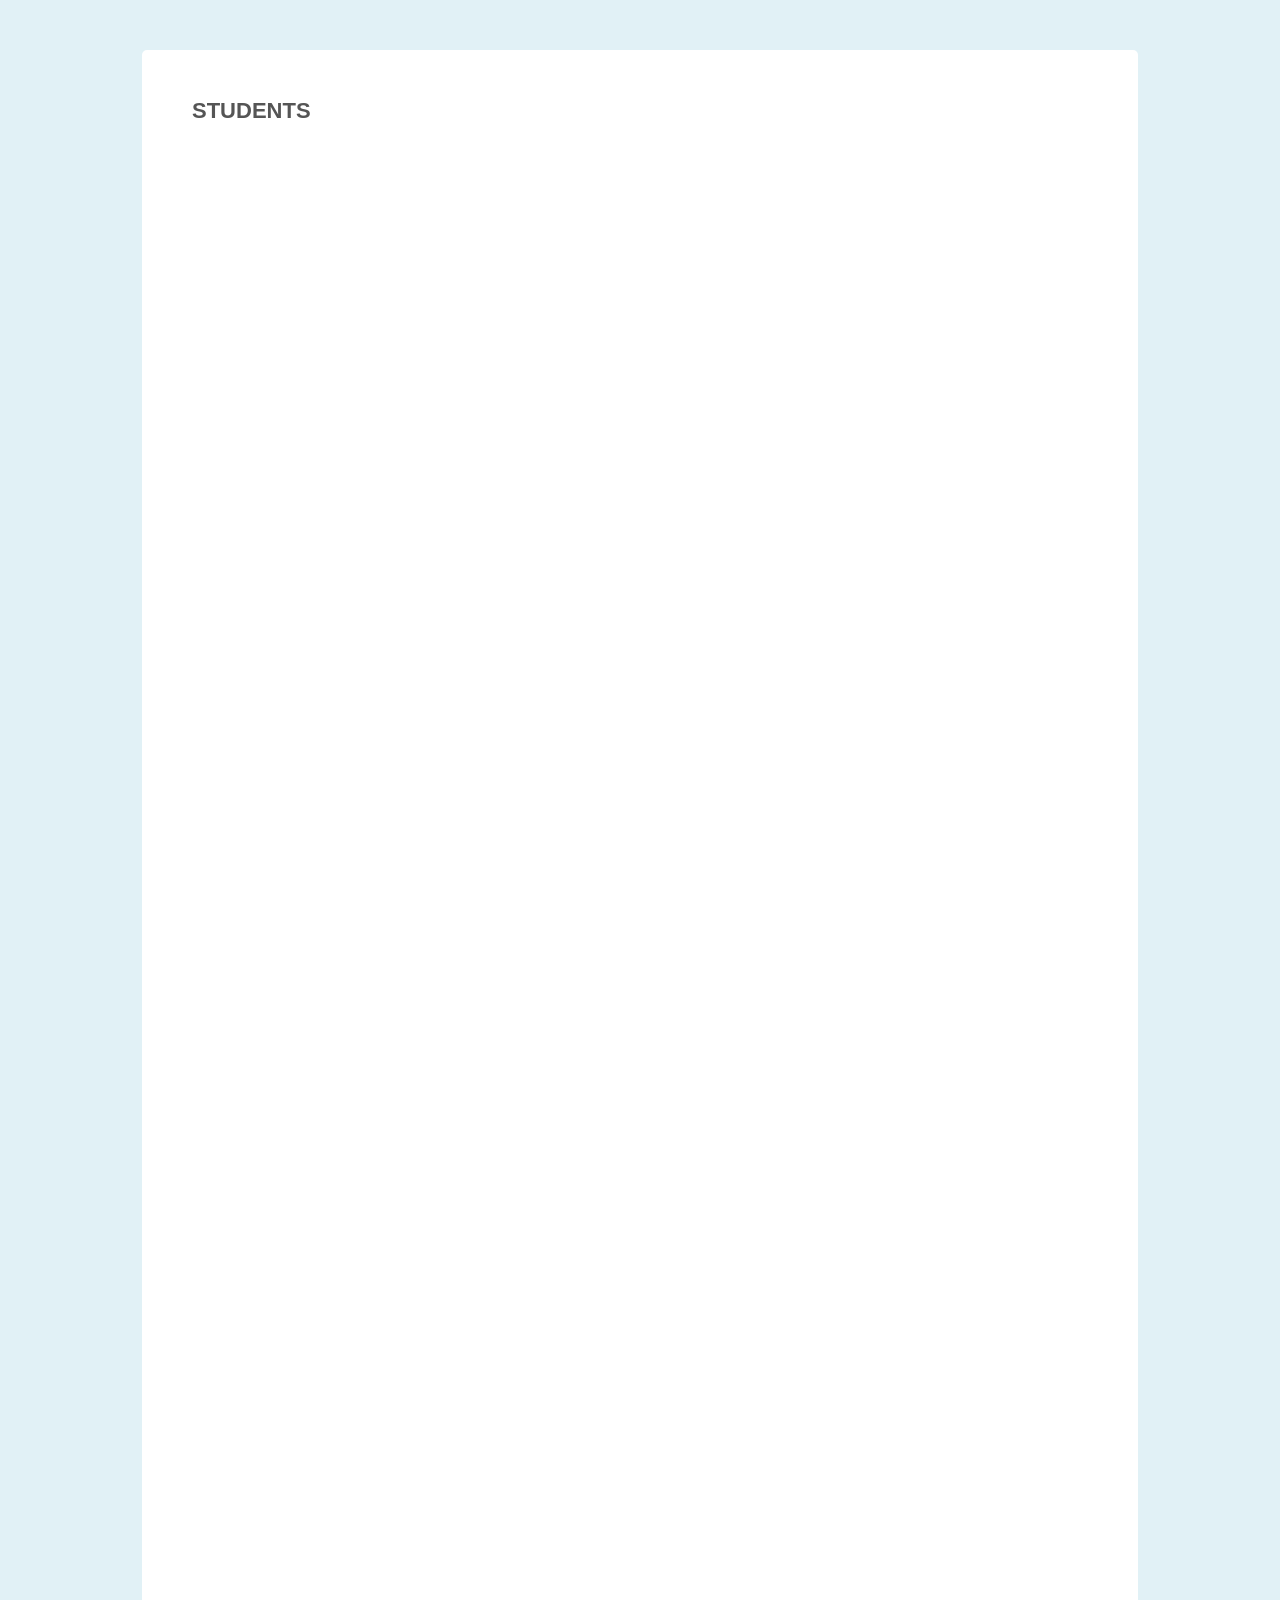
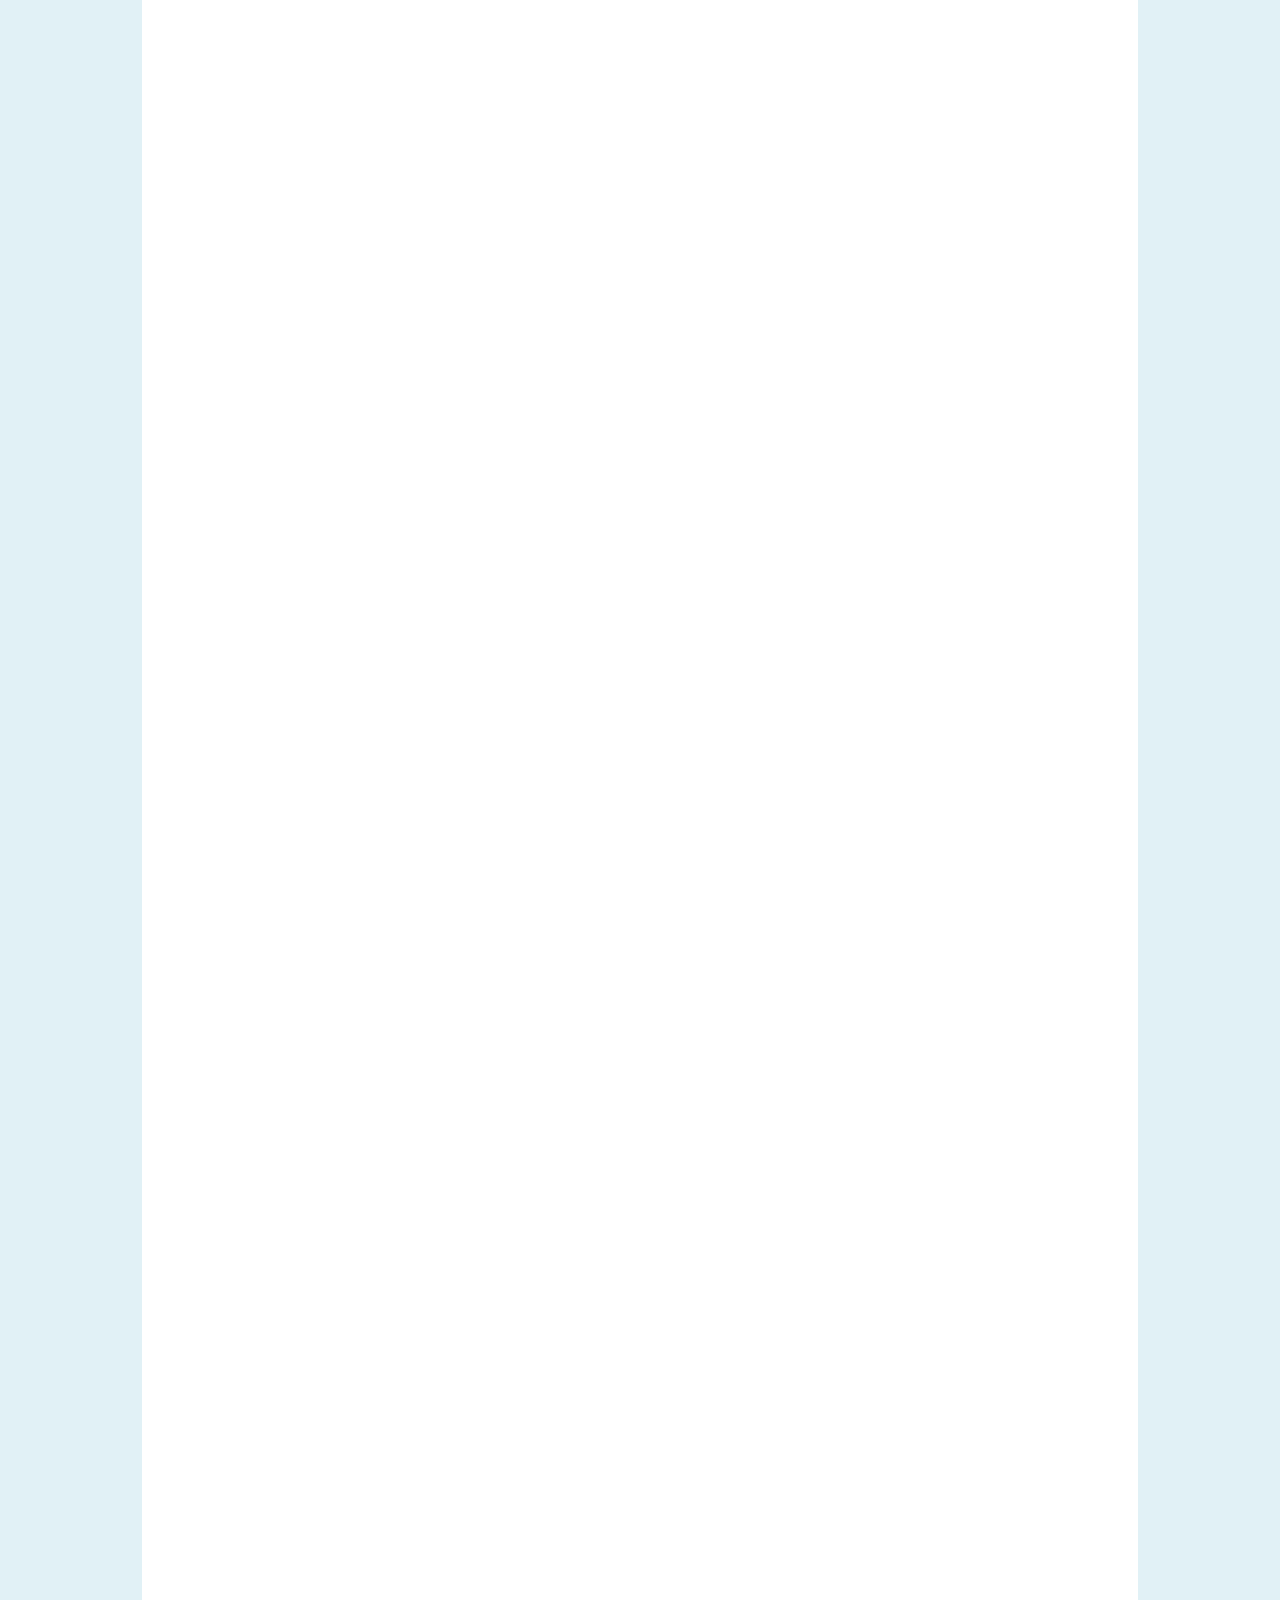
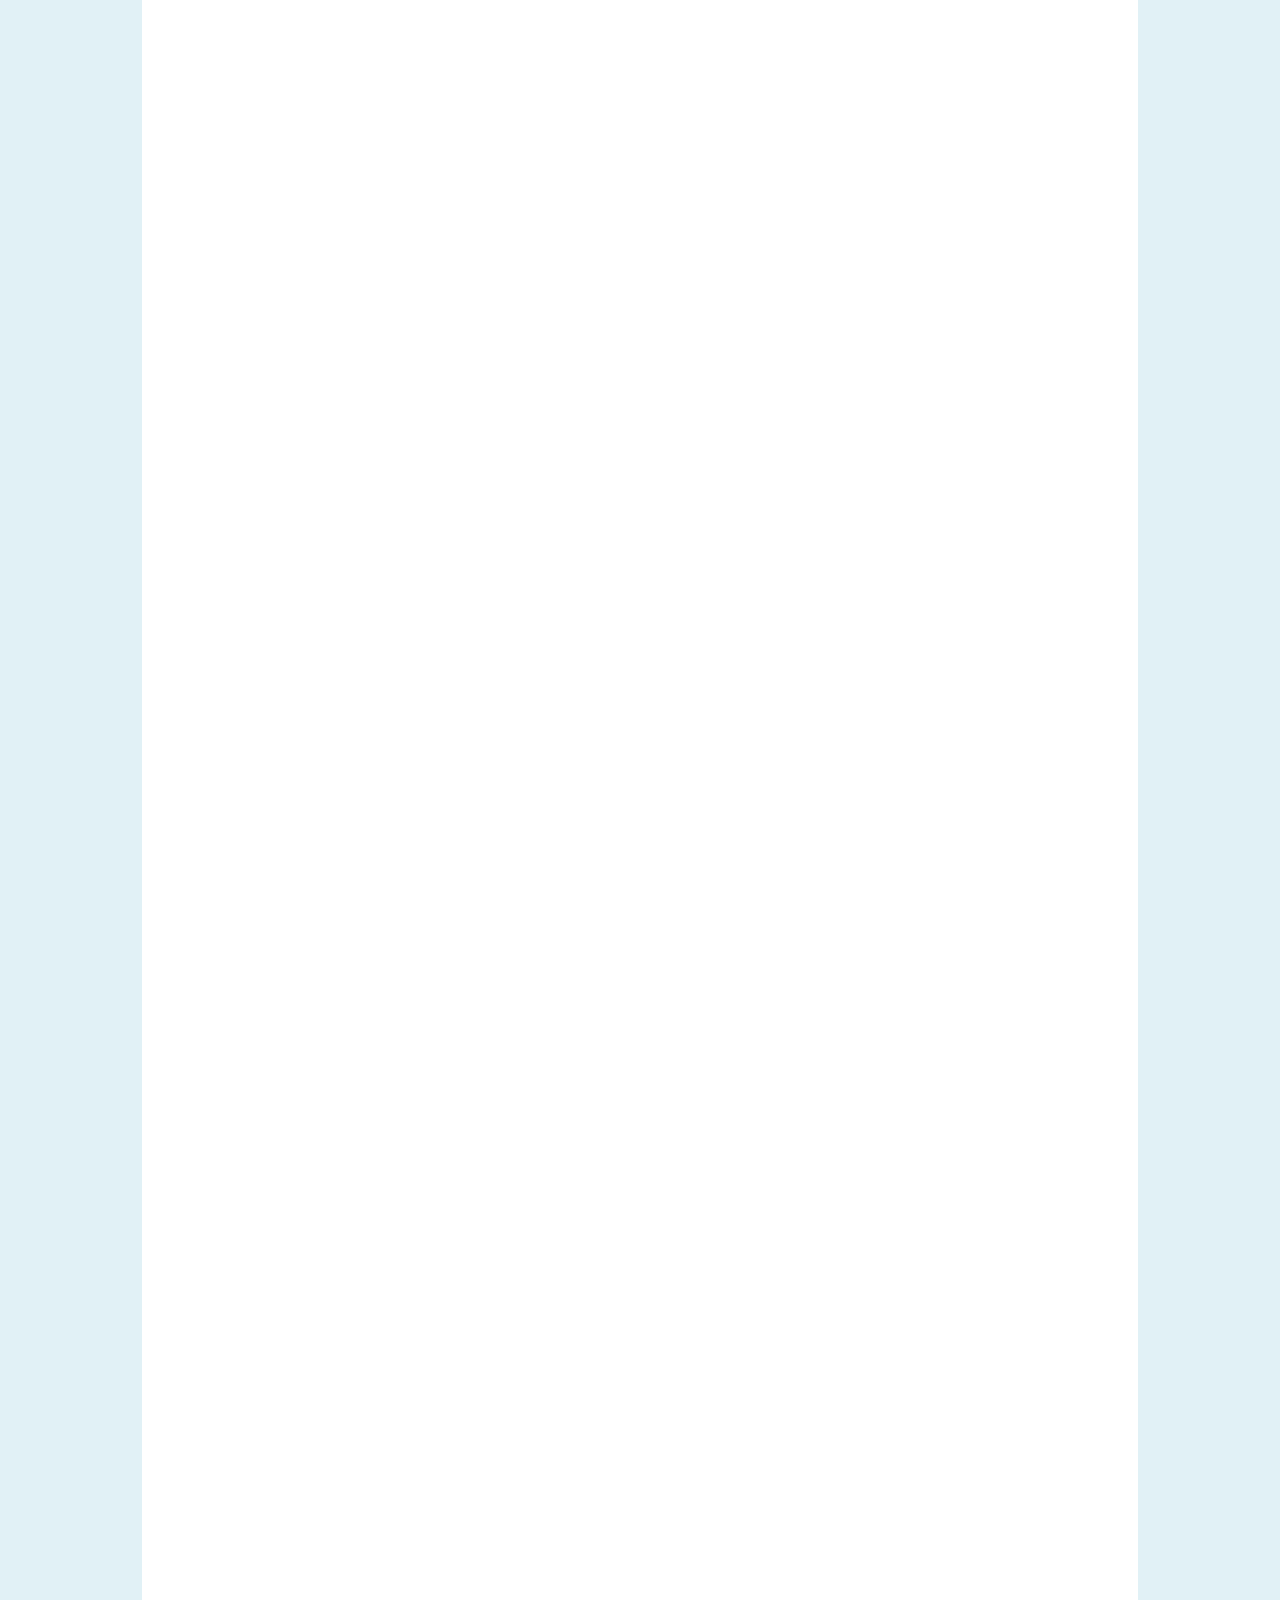
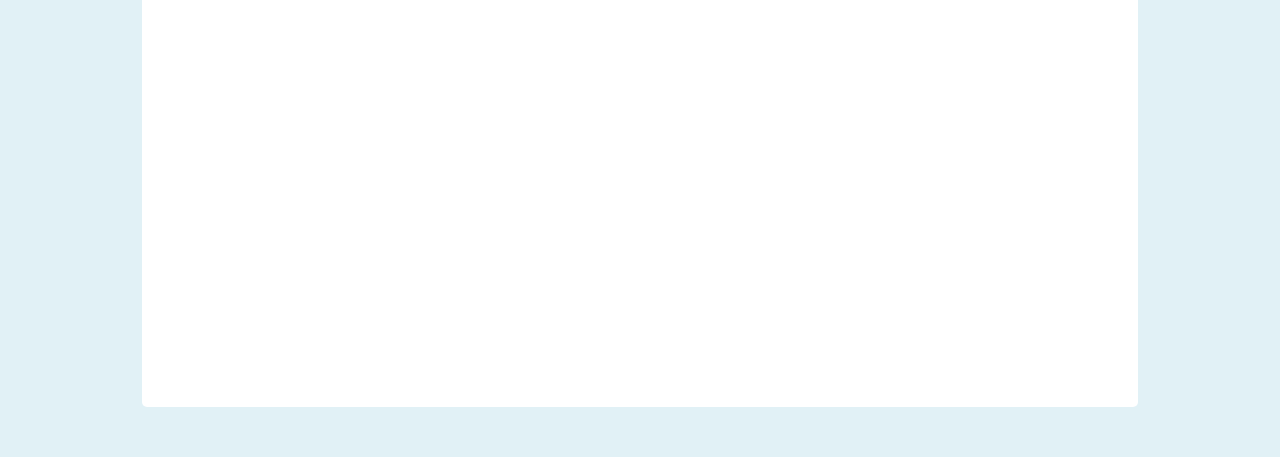
==== samples/64contacts.html @ c32a39bc "First Upload" ====
<!doctype html>
<html lang="en">
  <head>
    <meta charset="utf-8"/>
    <meta name="viewport" content="width=device-width, initial-scale=1.0"/>
    <title>Students</title>
    <link rel="stylesheet" href="../css/reset.css">
    <link rel="stylesheet" href="../css/design.css">
  </head>
  <body>
    <div class="page">
      <div class="page-header cf">
        <h2>Students</h2>
      </div>
      <ul class="student-list">
        <li class="student-item cf">
            <div class="student-details">
                <img class="avatar" src="https://randomuser.me/api/portraits/thumb/women/67.jpg">
                <h3>iboya vat</h3>
                <span class="email">iboya.vat@example.com</span>
            </div>
            <div class="joined-details">
                   <span class="date">Joined 07/15/15</span>
           </div>
        </li>
        <li class="student-item cf">
            <div class="student-details">
                <img class="avatar" src="https://randomuser.me/api/portraits/thumb/men/75.jpg">
                <h3>aapo niskanen</h3>
                <span class="email">aapo.niskanen@example.com</span>
            </div>
            <div class="joined-details">
                   <span class="date">Joined 06/15/12</span>
           </div>
        </li>
        <li class="student-item cf">
            <div class="student-details">
                <img class="avatar" src="https://randomuser.me/api/portraits/thumb/men/34.jpg">
                <h3>phillip cox</h3>
                <span class="email">phillip.cox@example.com</span>
            </div>
            <div class="joined-details">
                   <span class="date">Joined 09/11/14</span>
           </div>
        </li>
        <li class="student-item cf">
            <div class="student-details">
                <img class="avatar" src="https://randomuser.me/api/portraits/thumb/women/38.jpg">
                <h3>zilda moreira</h3>
                <span class="email">zilda.moreira@example.com</span>
            </div>
            <div class="joined-details">
                   <span class="date">Joined 07/15/15</span>
           </div>
        </li>
        <li class="student-item cf">
            <div class="student-details">
                <img class="avatar" src="https://randomuser.me/api/portraits/thumb/women/23.jpg">
                <h3>lilou le gall</h3>
                <span class="email">lilou.le gall@example.com</span>
            </div>
            <div class="joined-details">
                   <span class="date">Joined 06/16/13</span>
           </div>
        </li>
        <li class="student-item cf">
            <div class="student-details">
                <img class="avatar" src="https://randomuser.me/api/portraits/thumb/women/94.jpg">
                <h3>lucy hall</h3>
                <span class="email">lucy.hall@example.com</span>
            </div>
            <div class="joined-details">
                   <span class="date">Joined 09/11/16</span>
           </div>
        </li>
        <li class="student-item cf">
            <div class="student-details">
                <img class="avatar" src="https://randomuser.me/api/portraits/thumb/women/24.jpg">
                <h3>mark colin</h3>
                <span class="email">mark.colin@example.com</span>
            </div>
            <div class="joined-details">
                   <span class="date">Joined 01/14/14</span>
           </div>
        </li>
        <li class="student-item cf">
            <div class="student-details">
                <img class="avatar" src="https://randomuser.me/api/portraits/thumb/women/14.jpg">
                <h3>sara alves</h3>
                <span class="email">sara.alves@example.com</span>
            </div>
            <div class="joined-details">
                   <span class="date">Joined 07/19/16</span>
           </div>
        </li>
        <li class="student-item cf">
            <div class="student-details">
                <img class="avatar" src="https://randomuser.me/api/portraits/thumb/men/49.jpg">
                <h3>ramon macrae</h3>
                <span class="email">ramon.macrae@example.com</span>
            </div>
            <div class="joined-details">
                   <span class="date">Joined 05/13/12</span>
           </div>
        </li>
        <li class="student-item cf">
            <div class="student-details">
                <img class="avatar" src="https://randomuser.me/api/portraits/thumb/men/15.jpg">
                <h3>connor taylor</h3>
                <span class="email">connor.taylor@example.com</span>
            </div>
            <div class="joined-details">
                   <span class="date">Joined 05/18/14</span>
           </div>
        </li>
        <li class="student-item cf">
            <div class="student-details">
                <img class="avatar" src="https://randomuser.me/api/portraits/thumb/men/11.jpg">
                <h3>aymeric morel</h3>
                <span class="email">aymeric.morel@example.com</span>
            </div>
            <div class="joined-details">
                   <span class="date">Joined 06/13/13</span>
           </div>
        </li>
        <li class="student-item cf">
            <div class="student-details">
                <img class="avatar" src="https://randomuser.me/api/portraits/thumb/men/49.jpg">
                <h3>lorenz otto</h3>
                <span class="email">lorenz.otto@example.com</span>
            </div>
            <div class="joined-details">
                   <span class="date">Joined 05/11/14</span>
           </div>
        </li>
        <li class="student-item cf">
            <div class="student-details">
                <img class="avatar" src="https://randomuser.me/api/portraits/thumb/men/29.jpg">
                <h3>karl williamson</h3>
                <span class="email">karl.williamson@example.com</span>
            </div>
            <div class="joined-details">
                   <span class="date">Joined 01/12/14</span>
           </div>
        </li>
        <li class="student-item cf">
            <div class="student-details">
                <img class="avatar" src="https://randomuser.me/api/portraits/thumb/men/34.jpg">
                <h3>ouassim heering</h3>
                <span class="email">ouassim.heering@example.com</span>
            </div>
            <div class="joined-details">
                   <span class="date">Joined 01/18/12</span>
           </div>
        </li>
        <li class="student-item cf">
            <div class="student-details">
                <img class="avatar" src="https://randomuser.me/api/portraits/thumb/men/91.jpg">
                <h3>roberto molina</h3>
                <span class="email">roberto.molina@example.com</span>
            </div>
            <div class="joined-details">
                   <span class="date">Joined 06/13/15</span>
           </div>
        </li>
        <li class="student-item cf">
            <div class="student-details">
                <img class="avatar" src="https://randomuser.me/api/portraits/thumb/men/28.jpg">
                <h3>jordan hubert</h3>
                <span class="email">jordan.hubert@example.com</span>
            </div>
            <div class="joined-details">
                   <span class="date">Joined 06/13/15</span>
           </div>
        </li>
        <li class="student-item cf">
            <div class="student-details">
                <img class="avatar" src="https://randomuser.me/api/portraits/thumb/men/29.jpg">
                <h3>melvin baker</h3>
                <span class="email">melvin.baker@example.com</span>
            </div>
            <div class="joined-details">
                   <span class="date">Joined 09/18/14</span>
           </div>
        </li>
        <li class="student-item cf">
            <div class="student-details">
                <img class="avatar" src="https://randomuser.me/api/portraits/thumb/men/26.jpg">
                <h3>everett gordon</h3>
                <span class="email">everett.gordon@example.com</span>
            </div>
            <div class="joined-details">
                   <span class="date">Joined 06/17/15</span>
           </div>
        </li>
        <li class="student-item cf">
            <div class="student-details">
                <img class="avatar" src="https://randomuser.me/api/portraits/thumb/men/82.jpg">
                <h3>aiden ma</h3>
                <span class="email">aiden.ma@example.com</span>
            </div>
            <div class="joined-details">
                   <span class="date">Joined 07/18/12</span>
           </div>
        </li>
        <li class="student-item cf">
            <div class="student-details">
                <img class="avatar" src="https://randomuser.me/api/portraits/thumb/men/62.jpg">
                <h3>florent gerard</h3>
                <span class="email">florent.gerard@example.com</span>
            </div>
            <div class="joined-details">
                   <span class="date">Joined 02/12/13</span>
           </div>
        </li>
        <li class="student-item cf">
            <div class="student-details">
                <img class="avatar" src="https://randomuser.me/api/portraits/thumb/women/96.jpg">
                <h3>amber chen</h3>
                <span class="email">amber.chen@example.com</span>
            </div>
            <div class="joined-details">
                   <span class="date">Joined 07/12/12</span>
           </div>
        </li>
        <li class="student-item cf">
            <div class="student-details">
                <img class="avatar" src="https://randomuser.me/api/portraits/thumb/women/9.jpg">
                <h3>alexandra davies</h3>
                <span class="email">alexandra.davies@example.com</span>
            </div>
            <div class="joined-details">
                   <span class="date">Joined 05/11/13</span>
           </div>
        </li>
        <li class="student-item cf">
            <div class="student-details">
                <img class="avatar" src="https://randomuser.me/api/portraits/thumb/men/57.jpg">
                <h3>sergio cole</h3>
                <span class="email">sergio.cole@example.com</span>
            </div>
            <div class="joined-details">
                   <span class="date">Joined 02/17/15</span>
           </div>
        </li>
        <li class="student-item cf">
            <div class="student-details">
                <img class="avatar" src="https://randomuser.me/api/portraits/thumb/men/98.jpg">
                <h3>edgar dixon</h3>
                <span class="email">edgar.dixon@example.com</span>
            </div>
            <div class="joined-details">
                   <span class="date">Joined 06/17/11</span>
           </div>
        </li>
        <li class="student-item cf">
            <div class="student-details">
                <img class="avatar" src="https://randomuser.me/api/portraits/thumb/men/94.jpg">
                <h3>kirk myers</h3>
                <span class="email">kirk.myers@example.com</span>
            </div>
            <div class="joined-details">
                   <span class="date">Joined 09/17/15</span>
           </div>
        </li>
        <li class="student-item cf">
            <div class="student-details">
                <img class="avatar" src="https://randomuser.me/api/portraits/thumb/women/28.jpg">
                <h3>ani hesseling</h3>
                <span class="email">ani.hesseling@example.com</span>
            </div>
            <div class="joined-details">
                   <span class="date">Joined 08/14/16</span>
           </div>
        </li>
        <li class="student-item cf">
            <div class="student-details">
                <img class="avatar" src="https://randomuser.me/api/portraits/thumb/women/24.jpg">
                <h3>victoire bonnet</h3>
                <span class="email">victoire.bonnet@example.com</span>
            </div>
            <div class="joined-details">
                   <span class="date">Joined 05/13/16</span>
           </div>
        </li>
        <li class="student-item cf">
            <div class="student-details">
                <img class="avatar" src="https://randomuser.me/api/portraits/thumb/men/44.jpg">
                <h3>marcos morales</h3>
                <span class="email">marcos.morales@example.com</span>
            </div>
            <div class="joined-details">
                   <span class="date">Joined 01/12/12</span>
           </div>
        </li>
        <li class="student-item cf">
            <div class="student-details">
                <img class="avatar" src="https://randomuser.me/api/portraits/thumb/men/75.jpg">
                <h3>nils neumann</h3>
                <span class="email">nils.neumann@example.com</span>
            </div>
            <div class="joined-details">
                   <span class="date">Joined 03/11/12</span>
           </div>
        </li>
        <li class="student-item cf">
            <div class="student-details">
                <img class="avatar" src="https://randomuser.me/api/portraits/thumb/women/67.jpg">
                <h3>iboya vat</h3>
                <span class="email">iboya.vat@example.com</span>
            </div>
            <div class="joined-details">
                   <span class="date">Joined 07/15/15</span>
           </div>
        </li>
        <li class="student-item cf">
            <div class="student-details">
                <img class="avatar" src="https://randomuser.me/api/portraits/thumb/men/75.jpg">
                <h3>aapo niskanen</h3>
                <span class="email">aapo.niskanen@example.com</span>
            </div>
            <div class="joined-details">
                   <span class="date">Joined 06/15/12</span>
           </div>
        </li>
        <li class="student-item cf">
            <div class="student-details">
                <img class="avatar" src="https://randomuser.me/api/portraits/thumb/men/34.jpg">
                <h3>phillip cox</h3>
                <span class="email">phillip.cox@example.com</span>
            </div>
            <div class="joined-details">
                   <span class="date">Joined 09/11/14</span>
           </div>
        </li>
        <li class="student-item cf">
            <div class="student-details">
                <img class="avatar" src="https://randomuser.me/api/portraits/thumb/women/38.jpg">
                <h3>zilda moreira</h3>
                <span class="email">zilda.moreira@example.com</span>
            </div>
            <div class="joined-details">
                   <span class="date">Joined 07/15/15</span>
           </div>
        </li>
        <li class="student-item cf">
            <div class="student-details">
                <img class="avatar" src="https://randomuser.me/api/portraits/thumb/women/23.jpg">
                <h3>lilou le gall</h3>
                <span class="email">lilou.le gall@example.com</span>
            </div>
            <div class="joined-details">
                   <span class="date">Joined 06/16/13</span>
           </div>
        </li>
        <li class="student-item cf">
            <div class="student-details">
                <img class="avatar" src="https://randomuser.me/api/portraits/thumb/women/94.jpg">
                <h3>lucy hall</h3>
                <span class="email">lucy.hall@example.com</span>
            </div>
            <div class="joined-details">
                   <span class="date">Joined 09/11/16</span>
           </div>
        </li>
        <li class="student-item cf">
            <div class="student-details">
                <img class="avatar" src="https://randomuser.me/api/portraits/thumb/women/24.jpg">
                <h3>mark colin</h3>
                <span class="email">mark.colin@example.com</span>
            </div>
            <div class="joined-details">
                   <span class="date">Joined 01/14/14</span>
           </div>
        </li>
        <li class="student-item cf">
            <div class="student-details">
                <img class="avatar" src="https://randomuser.me/api/portraits/thumb/women/14.jpg">
                <h3>sara alves</h3>
                <span class="email">sara.alves@example.com</span>
            </div>
            <div class="joined-details">
                   <span class="date">Joined 07/19/16</span>
           </div>
        </li>
        <li class="student-item cf">
            <div class="student-details">
                <img class="avatar" src="https://randomuser.me/api/portraits/thumb/men/49.jpg">
                <h3>ramon macrae</h3>
                <span class="email">ramon.macrae@example.com</span>
            </div>
            <div class="joined-details">
                   <span class="date">Joined 05/13/12</span>
           </div>
        </li>
        <li class="student-item cf">
            <div class="student-details">
                <img class="avatar" src="https://randomuser.me/api/portraits/thumb/men/15.jpg">
                <h3>connor taylor</h3>
                <span class="email">connor.taylor@example.com</span>
            </div>
            <div class="joined-details">
                   <span class="date">Joined 05/18/14</span>
           </div>
        </li>
        <li class="student-item cf">
            <div class="student-details">
                <img class="avatar" src="https://randomuser.me/api/portraits/thumb/women/86.jpg">
                <h3>emily harrison</h3>
                <span class="email">emily.harrison@example.com</span>
            </div>
            <div class="joined-details">
                   <span class="date">Joined 07/18/15</span>
           </div>
        </li>
        <li class="student-item cf">
            <div class="student-details">
                <img class="avatar" src="https://randomuser.me/api/portraits/thumb/men/41.jpg">
                <h3>matthew fortin</h3>
                <span class="email">matthew.fortin@example.com</span>
            </div>
            <div class="joined-details">
                   <span class="date">Joined 03/18/15</span>
           </div>
        </li>
        <li class="student-item cf">
            <div class="student-details">
                <img class="avatar" src="https://randomuser.me/api/portraits/thumb/women/32.jpg">
                <h3>charlotte steward</h3>
                <span class="email">charlotte.steward@example.com</span>
            </div>
            <div class="joined-details">
                   <span class="date">Joined 02/18/11</span>
           </div>
        </li>
        <li class="student-item cf">
            <div class="student-details">
                <img class="avatar" src="https://randomuser.me/api/portraits/thumb/men/3.jpg">
                <h3>marceau rodriguez</h3>
                <span class="email">marceau.rodriguez@example.com</span>
            </div>
            <div class="joined-details">
                   <span class="date">Joined 07/13/14</span>
           </div>
        </li>
        <li class="student-item cf">
            <div class="student-details">
                <img class="avatar" src="https://randomuser.me/api/portraits/thumb/men/91.jpg">
                <h3>hudson anderson</h3>
                <span class="email">hudson.anderson@example.com</span>
            </div>
            <div class="joined-details">
                   <span class="date">Joined 09/12/15</span>
           </div>
        </li>
        <li class="student-item cf">
            <div class="student-details">
                <img class="avatar" src="https://randomuser.me/api/portraits/thumb/men/33.jpg">
                <h3>warren phillips</h3>
                <span class="email">warren.phillips@example.com</span>
            </div>
            <div class="joined-details">
                   <span class="date">Joined 01/11/12</span>
           </div>
        </li>
        <li class="student-item cf">
            <div class="student-details">
                <img class="avatar" src="https://randomuser.me/api/portraits/thumb/men/41.jpg">
                <h3>leo niva</h3>
                <span class="email">leo.niva@example.com</span>
            </div>
            <div class="joined-details">
                   <span class="date">Joined 09/14/15</span>
           </div>
        </li>
        <li class="student-item cf">
            <div class="student-details">
                <img class="avatar" src="https://randomuser.me/api/portraits/thumb/men/3.jpg">
                <h3>hani prevoo</h3>
                <span class="email">hani.prevoo@example.com</span>
            </div>
            <div class="joined-details">
                   <span class="date">Joined 01/11/15</span>
           </div>
        </li>
        <li class="student-item cf">
            <div class="student-details">
                <img class="avatar" src="https://randomuser.me/api/portraits/thumb/women/79.jpg">
                <h3>veronica rodriguez</h3>
                <span class="email">veronica.rodriguez@example.com</span>
            </div>
            <div class="joined-details">
                   <span class="date">Joined 07/17/12</span>
           </div>
        </li>
        <li class="student-item cf">
            <div class="student-details">
                <img class="avatar" src="https://randomuser.me/api/portraits/thumb/men/41.jpg">
                <h3>ginestal das neves</h3>
                <span class="email">ginestal.das neves@example.com</span>
            </div>
            <div class="joined-details">
                   <span class="date">Joined 06/19/12</span>
           </div>
        </li>
        <li class="student-item cf">
            <div class="student-details">
                <img class="avatar" src="https://randomuser.me/api/portraits/thumb/men/63.jpg">
                <h3>devon barnes</h3>
                <span class="email">devon.barnes@example.com</span>
            </div>
            <div class="joined-details">
                   <span class="date">Joined 09/19/14</span>
           </div>
        </li>
        <li class="student-item cf">
            <div class="student-details">
                <img class="avatar" src="https://randomuser.me/api/portraits/thumb/men/55.jpg">
                <h3>brennan pierce</h3>
                <span class="email">brennan.pierce@example.com</span>
            </div>
            <div class="joined-details">
                   <span class="date">Joined 05/15/14</span>
           </div>
        </li>
        <li class="student-item cf">
            <div class="student-details">
                <img class="avatar" src="https://randomuser.me/api/portraits/thumb/men/35.jpg">
                <h3>zachary singh</h3>
                <span class="email">zachary.singh@example.com</span>
            </div>
            <div class="joined-details">
                   <span class="date">Joined 05/19/11</span>
           </div>
        </li>
        <li class="student-item cf">
            <div class="student-details">
                <img class="avatar" src="https://randomuser.me/api/portraits/thumb/men/35.jpg">
                <h3>arlo harris</h3>
                <span class="email">arlo.harris@example.com</span>
            </div>
            <div class="joined-details">
                   <span class="date">Joined 07/12/15</span>
           </div>
        </li>
        <li class="student-item cf">
            <div class="student-details">
                <img class="avatar" src="https://randomuser.me/api/portraits/thumb/women/60.jpg">
                <h3>hannah ginnish</h3>
                <span class="email">hannah.ginnish@example.com</span>
            </div>
            <div class="joined-details">
                   <span class="date">Joined 05/17/14</span>
           </div>
        </li>
        <li class="student-item cf">
            <div class="student-details">
                <img class="avatar" src="https://randomuser.me/api/portraits/thumb/men/95.jpg">
                <h3>goos brunt</h3>
                <span class="email">goos.brunt@example.com</span>
            </div>
            <div class="joined-details">
                   <span class="date">Joined 09/15/12</span>
           </div>
        </li>
        <li class="student-item cf">
            <div class="student-details">
                <img class="avatar" src="https://randomuser.me/api/portraits/thumb/men/91.jpg">
                <h3>eduard riedel</h3>
                <span class="email">eduard.riedel@example.com</span>
            </div>
            <div class="joined-details">
                   <span class="date">Joined 06/12/15</span>
           </div>
        </li>
        <li class="student-item cf">
            <div class="student-details">
                <img class="avatar" src="https://randomuser.me/api/portraits/thumb/women/42.jpg">
                <h3>geesken jekel</h3>
                <span class="email">geesken.jekel@example.com</span>
            </div>
            <div class="joined-details">
                   <span class="date">Joined 02/12/13</span>
           </div>
        </li>
        <li class="student-item cf">
            <div class="student-details">
                <img class="avatar" src="https://randomuser.me/api/portraits/thumb/women/54.jpg">
                <h3>dolores ryan</h3>
                <span class="email">dolores.ryan@example.com</span>
            </div>
            <div class="joined-details">
                   <span class="date">Joined 06/17/16</span>
           </div>
        </li>
        <li class="student-item cf">
            <div class="student-details">
                <img class="avatar" src="https://randomuser.me/api/portraits/thumb/men/49.jpg">
                <h3>steven rogers</h3>
                <span class="email">steven.rogers@example.com</span>
            </div>
            <div class="joined-details">
                   <span class="date">Joined 01/18/11</span>
           </div>
        </li>
        <li class="student-item cf">
            <div class="student-details">
                <img class="avatar" src="https://randomuser.me/api/portraits/thumb/men/63.jpg">
                <h3>virgulino silva</h3>
                <span class="email">virgulino.silva@example.com</span>
            </div>
            <div class="joined-details">
                   <span class="date">Joined 03/18/11</span>
           </div>
        </li>
        <li class="student-item cf">
            <div class="student-details">
                <img class="avatar" src="https://randomuser.me/api/portraits/thumb/women/11.jpg">
                <h3>lucile bertrand</h3>
                <span class="email">lucile.bertrand@example.com</span>
            </div>
            <div class="joined-details">
                   <span class="date">Joined 06/13/16</span>
           </div>
        </li>
        <li class="student-item cf">
            <div class="student-details">
                <img class="avatar" src="https://randomuser.me/api/portraits/thumb/women/10.jpg">
                <h3>elsa lahti</h3>
                <span class="email">elsa.lahti@example.com</span>
            </div>
            <div class="joined-details">
                   <span class="date">Joined 04/15/12</span>
           </div>
        </li>
        <li class="student-item cf">
            <div class="student-details">
                <img class="avatar" src="https://randomuser.me/api/portraits/thumb/women/12.jpg">
                <h3>soline leclercq</h3>
                <span class="email">soline.leclercq@example.com</span>
            </div>
            <div class="joined-details">
                   <span class="date">Joined 05/12/14</span>
           </div>
        </li>
        <li class="student-item cf">
            <div class="student-details">
                <img class="avatar" src="https://randomuser.me/api/portraits/thumb/men/89.jpg">
                <h3>henri kruse</h3>
                <span class="email">henri.kruse@example.com</span>
            </div>
            <div class="joined-details">
                   <span class="date">Joined 05/14/13</span>
           </div>
        </li>
      </ul>
    </div>
  </body>
</html>
---- css/design.css ----
body{
  background-color: #e1f1f6;
  font-family: Helvetica, sans-serif;
  color: #222;
}

.page{
  margin: 50px auto;
  width: 70%;
  background-color: #fff;
  border-radius: 5px;
  padding: 50px;
}

.page-header{
  margin-bottom: 20px;
}
  .page-header h2{
    float: left;
    font-size: 22px;
    text-transform: uppercase;
    font-weight: bold;
    color: #555;
  }

  .page-header .student-search{
    float: right;
  }

    .page-header .student-search input{
      border-radius: 5px;
      border: 1px solid #eaeaea;
      padding: 8px 15px;
      font-size: 14px;
    }

    .page-header .student-search button{
      border-radius: 5px;
      border: 1px solid #eaeaea;
      padding: 8px 15px;
      font-size: 14px;
      background-color: #4ba6c3;
      color: #fff
    }

.student-list{}

  .student-item{
    margin: 0 0 20px 0;
    padding: 0 0 20px 0;
    border-bottom: 1px solid #eaeaea;
    opacity: 0;
    transition-delay: 1s;
    -webkit-transition-delay: .5s;
    -moz-transition-delay: .5s;
    -o-transition-delay: .5s;
    transition: opacity .1s linear;
    -webkit-transition: opacity .1s linear;
    -moz-transition: opacity .1s linear;
    -o-transition: opacity .1s linear;

  }

  .student-item.activate {
    opacity: 1;

  }

    .student-details{
      width: 50%;
      float: left;
    }

      .student-details .avatar{
        width: 40px;
        height: auto;
        border-radius: 20px;
        float: left;
        margin-right: 14px
      }

      .student-details h3{
        margin: 4px 0 2px 0;
        font-weight: bold;
        color: #4ba6c3;
      }

      .student-details .email{
        color: #888;
        font-size: 14px;
      }


    .joined-details{
      width: 50%;
      float: left;
      text-align: right;
    }

      .joined-details .date{
        margin-top: 15px;
        display: block;
        font-size: 14px;
        color: #999;
      }

  .student-item:last-child{
    margin: 0;
    padding: 0;
    border-bottom: none;
  }

.pagination{
  margin: 40px 0 0 0;
  text-align: center;
}
 
  .pagination li{
    display: inline;
  }

    .pagination li a{
      border: 1px solid #eaeaea;
      border-radius: 5px;
      padding: 3px 8px;
      text-decoration: none;
      color: #4ba6c3;
    }

    .pagination li a.active,
    .pagination li a:hover{
      background-color: #4ba6c3;
      color: #fff;
    }
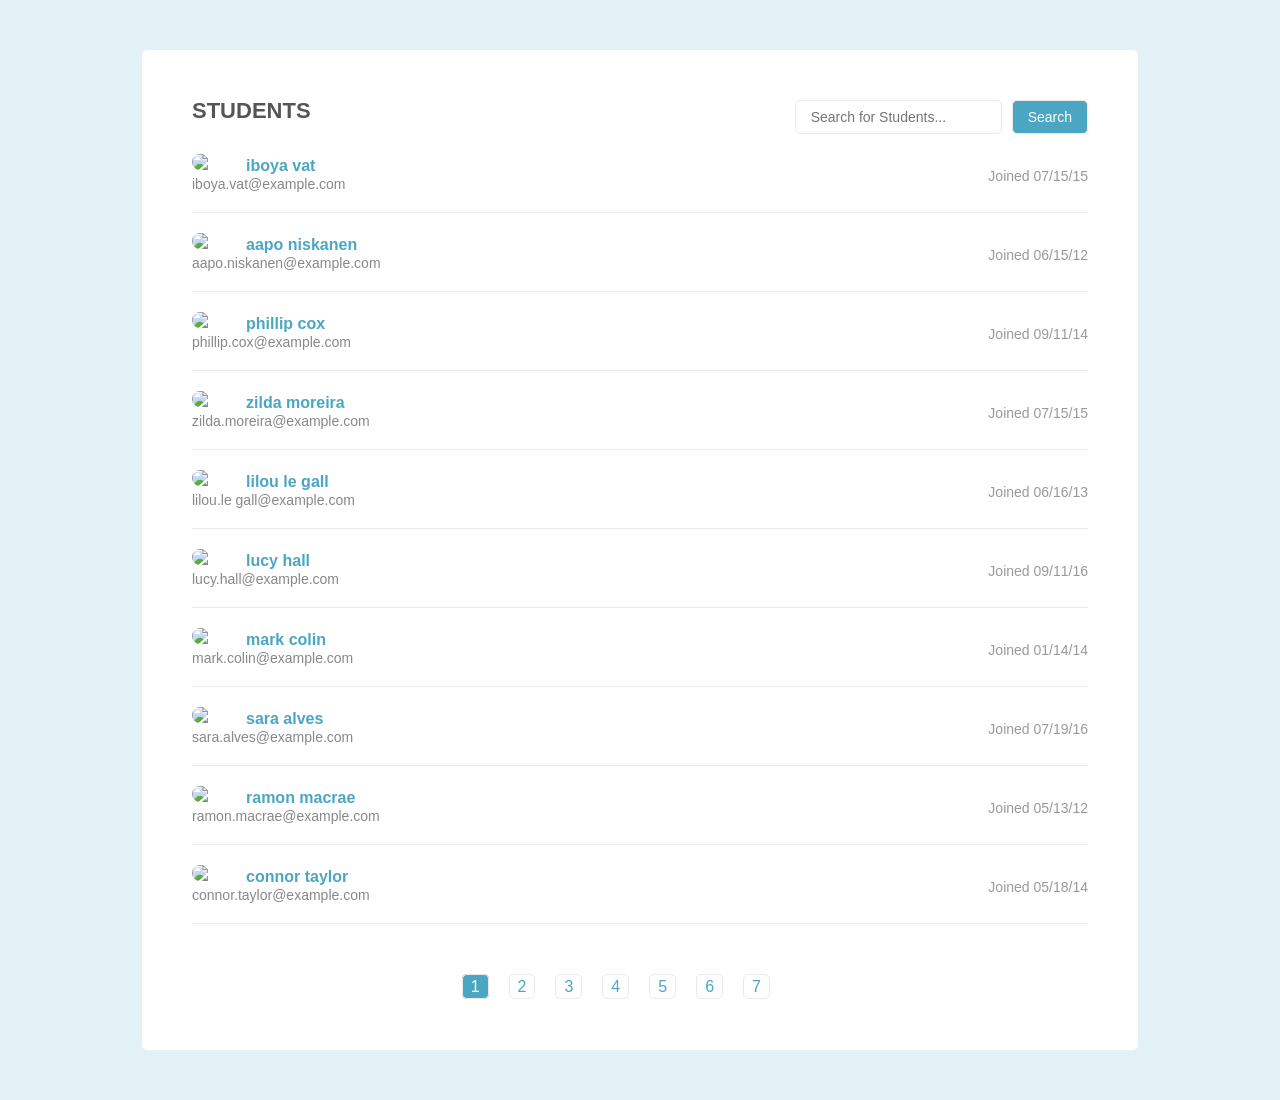
==== commit 2554c790: "DOM Additional Updates 1. Removed the No Users message and pagination UL section that I had original" ====
--- a/samples/64contacts.html
+++ b/samples/64contacts.html
@@ -655,6 +655,7 @@
         </li>
       </ul>
     </div>
+    <script type="text/javascript" src="../js/main.js"></script>
   </body>
 </html>
 
--- a/css/design.css
+++ b/css/design.css
@@ -10,10 +10,13 @@
   background-color: #fff;
   border-radius: 5px;
   padding: 50px;
+  min-height: 900px;
+  position: relative;
 }
 
 .page-header{
   margin-bottom: 20px;
+  position: relative;
 }
   .page-header h2{
     float: left;
@@ -32,6 +35,7 @@
       border: 1px solid #eaeaea;
       padding: 8px 15px;
       font-size: 14px;
+      display: inline-block;
     }
 
     .page-header .student-search button{
@@ -40,31 +44,29 @@
       padding: 8px 15px;
       font-size: 14px;
       background-color: #4ba6c3;
-      color: #fff
+      color: #fff;
+      display: inline-block;
+      margin-left: 10px;
     }
-
-.student-list{}
 
   .student-item{
     margin: 0 0 20px 0;
     padding: 0 0 20px 0;
     border-bottom: 1px solid #eaeaea;
-    opacity: 0;
-    transition-delay: 1s;
-    -webkit-transition-delay: .5s;
-    -moz-transition-delay: .5s;
-    -o-transition-delay: .5s;
-    transition: opacity .1s linear;
-    -webkit-transition: opacity .1s linear;
-    -moz-transition: opacity .1s linear;
-    -o-transition: opacity .1s linear;
+    opacity: 1;
+    transition: opacity .2s linear;
+    -webkit-transition: opacity .2s linear;
+    -moz-transition: opacity .2s linear;
+    -o-transition: opacity .2s linear;
 
   }
 
-  .student-item.activate {
-    opacity: 1;
+  .student-item.invisible {
+    opacity: 0;
 
   }
+
+
 
     .student-details{
       width: 50%;
@@ -110,13 +112,59 @@
     border-bottom: none;
   }
 
+
+.no-users {
+  display: block;
+  position: absolute;
+  width: 300px;
+  left: -3000px;
+  margin-left: -150px;
+  top: 80px;
+  opacity: 0;
+  transition: opacity .2s linear;
+  -webkit-transition: opacity .2s linear;
+  -moz-transition: opacity .2s linear;
+
+}
+
+.no-users.active {
+  opacity: 1;
+  left: 50%;
+
+}
+
+  .no-users-box {
+    padding: 50px 80px;
+    background-color: #4ba6c3;
+    border-radius: 10px;
+    text-align: center;
+    vertical-align: middle;
+
+  }
+
+    .no-users-message {
+      font-size: 20px;
+      color: #fff;  
+
+    }
+
+
 .pagination{
-  margin: 40px 0 0 0;
   text-align: center;
+  position: absolute;
+  left: 50%;
+  bottom: 55px;
+
 }
- 
+
+.remove {
+  display: none;
+
+}
+
   .pagination li{
-    display: inline;
+    display: inline-block;
+    margin: 0 10px;
   }
 
     .pagination li a{
